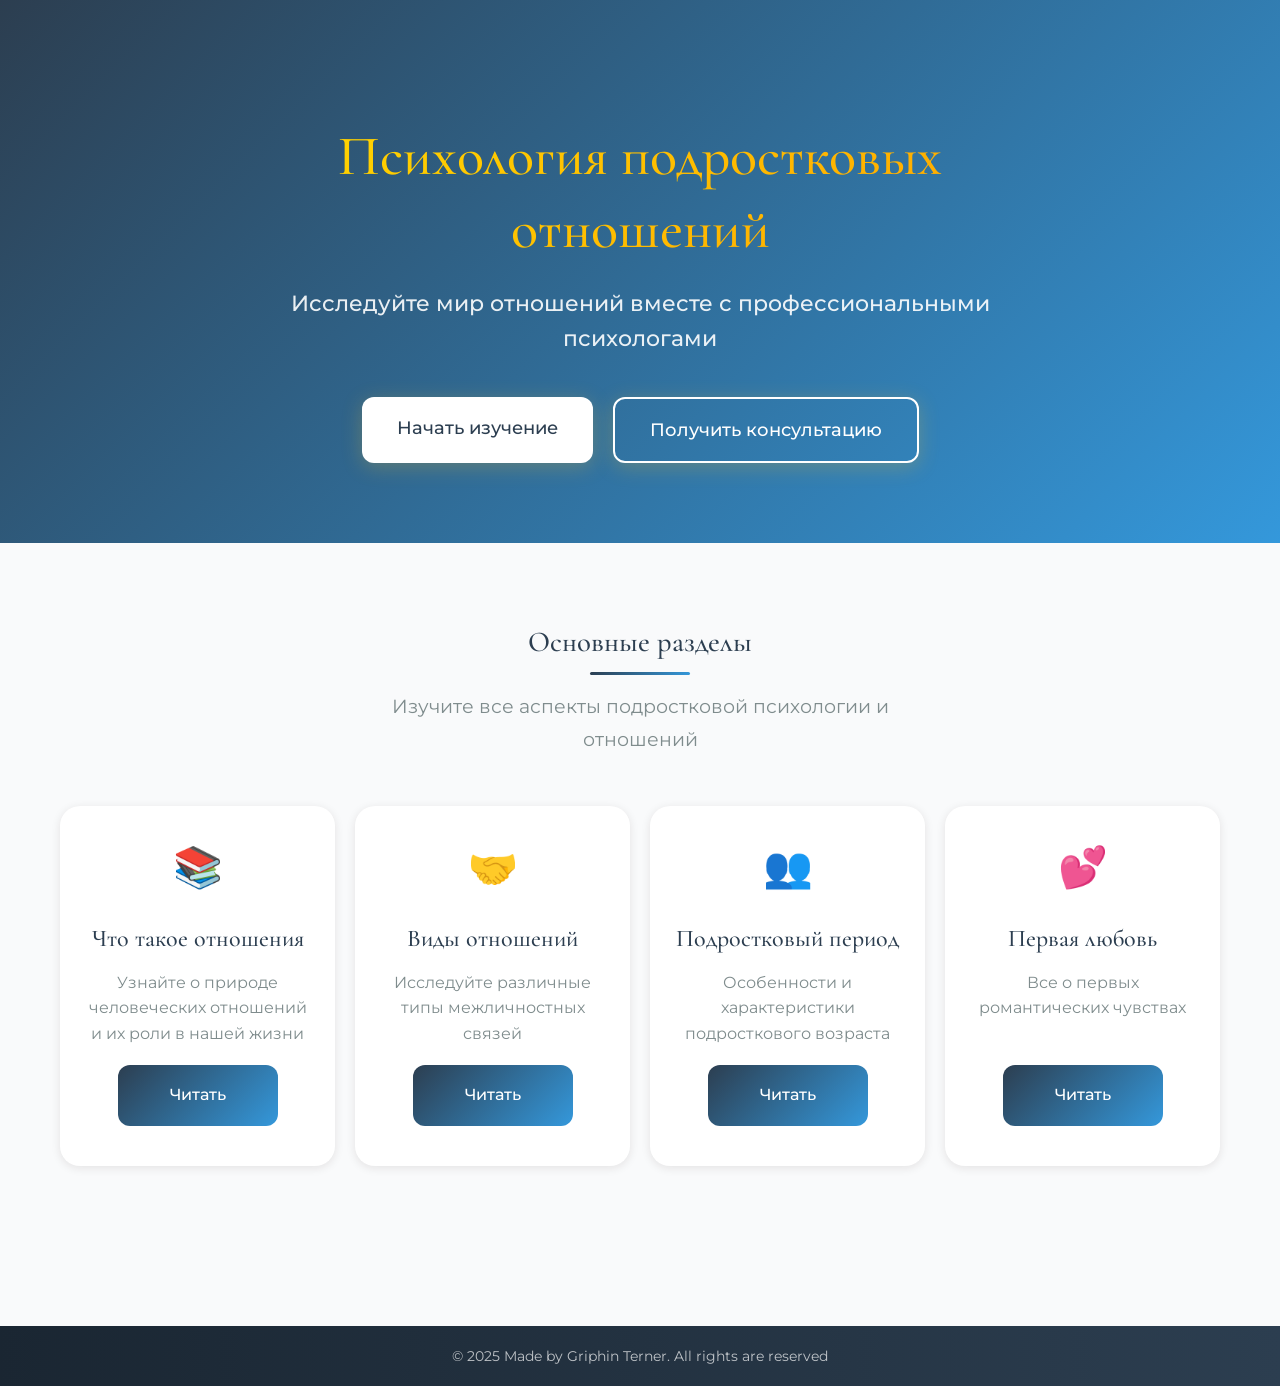
==== test site/index.html @ 03009d73 "Add files via upload" ====
<!DOCTYPE html>
<html lang="ru">
<head>
  <meta charset="UTF-8">
  <meta name="viewport" content="width=device-width, initial-scale=1.0">
  <title>Психология подростковых отношений</title>
  <link rel="stylesheet" href="css/style.css">
</head>
<body class="home">
  <main class="main-content">
    <section class="hero-section">
      <div class="hero-content">
        <h1>Психология подростковых отношений</h1>
        <p class="lead-text">Исследуйте мир отношений вместе с профессиональными психологами</p>
        <div class="hero-buttons">
          <a href="#sections" class="button primary">Начать изучение</a>
          <a href="#contact" class="button secondary">Получить консультацию</a>
        </div>
      </div>
    </section>

    <section id="sections" class="sections-grid">
      <h2 class="section-title">Основные разделы</h2>
      <p class="section-subtitle">Изучите все аспекты подростковой психологии и отношений</p>
      <div class="grid-container">
        <article class="section-card">
          <div class="card-content">
            <div class="card-icon">📚</div>
            <h3>Что такое отношения</h3>
            <p>Узнайте о природе человеческих отношений и их роли в нашей жизни</p>
          </div>
          <a href="pages/what-is.html" class="card-button">Читать</a>
        </article>

        <article class="section-card">
          <div class="card-icon">🤝</div>
          <h3>Виды отношений</h3>
          <p>Исследуйте различные типы межличностных связей</p>
          <a href="pages/types.html" class="card-button">Читать</a>
        </article>

        <article class="section-card">
          <div class="card-icon">👥</div>
          <h3>Подростковый период</h3>
          <p>Особенности и характеристики подросткового возраста</p>
          <a href="pages/teen-period.html" class="card-button">Читать</a>
        </article>

        <article class="section-card">
          <div class="card-icon">💕</div>
          <h3>Первая любовь</h3>
          <p>Все о первых романтических чувствах</p>
          <a href="pages/teen-love.html" class="card-button">Читать</a>
        </article>
      </div>
    </section>
  </main>

  <footer class="site-footer">
    <div class="footer-bottom">
      <p>&copy; 2025 Made by <a href="https://t.me/griphinterner">Griphin Terner</a>. All rights are reserved</p>
    </div>
  </footer>

  <script src="js/script.js"></script>
</body>
</html>
---- test site/css/style.css ----
/* Импорт шрифтов */
@import url('https://fonts.googleapis.com/css2?family=Cormorant+Garamond:wght@300;400;500;600&family=Montserrat:wght@300;400;500&display=swap');

/* Переменные */
:root {
    /* Основная палитра */
    --primary-color: #2C3E50;      /* Глубокий синий */
    --secondary-color: #3498DB;    /* Яркий синий */
    --accent-color: #E74C3C;       /* Красный акцент */
    --accent-light: #ECF0F1;       /* Светло-серый */
    
    /* Нейтральные цвета */
    --text-dark: #2C3E50;
    --text-light: #7F8C8D;
    --background-light: #F9FAFB;
    --background-dark: #2C3E50;
    
    /* Градиенты */
    --gradient-primary: linear-gradient(135deg, #2C3E50, #3498DB);
    --gradient-dark: linear-gradient(135deg, #2C3E50, #34495E);
    --gradient-light: linear-gradient(135deg, #ECF0F1, #F9FAFB);
    --gradient-gold: linear-gradient(135deg, #D4AF37, #B87333);
    
    /* Эффекты */
    --shadow-sm: 0 2px 10px rgba(44, 24, 16, 0.1);
    --shadow-md: 0 4px 20px rgba(44, 24, 16, 0.15);
    --shadow-lg: 0 8px 30px rgba(44, 24, 16, 0.2);
    --shadow-gold: 0 4px 20px rgba(212, 175, 55, 0.3);
    
    /* Скругления */
    --radius-sm: 8px;
    --radius-md: 12px;
    --radius-lg: 20px;
    --radius-xl: 30px;
    
    /* Анимации */
    --transition-fast: all 0.3s cubic-bezier(0.4, 0, 0.2, 1);
    --transition-medium: all 0.5s cubic-bezier(0.4, 0, 0.2, 1);
    --transition-slow: all 0.7s cubic-bezier(0.4, 0, 0.2, 1);
}

/* Базовые стили */
* {
    margin: 0;
    padding: 0;
    box-sizing: border-box;
}

body {
    font-family: 'Montserrat', sans-serif;
    line-height: 1.8;
    color: var(--text-dark);
    background: var(--background-light);
}

/* Типография */
h1, h2, h3, h4, h5, h6 {
    font-family: 'Cormorant Garamond', serif;
    font-weight: 500;
    line-height: 1.3;
    color: var(--primary-color);
}

h1 { 
    font-size: 3.5em; 
    margin-bottom: 30px;
    background: var(--gradient-primary);
    -webkit-background-clip: text;
    -webkit-text-fill-color: transparent;
}

h2 { 
    font-size: 2.5em; 
    margin-bottom: 25px;
}

h3 { 
    font-size: 2em; 
    margin-bottom: 20px;
}

p {
    margin-bottom: 20px;
    font-size: 1rem;
    color: var(--text-dark);
    line-height: 1.7;
}

/* Хедер */
header {
    background: var(--gradient-dark);
    padding: 15px 0;
    position: fixed;
    width: 100%;
    top: 0;
    left: 0;
    z-index: 1000;
    transition: var(--transition-fast);
}

/* Скрываем хедер на главной странице */
body.home header {
    display: none;
}

.top-nav {
    max-width: 1400px;
    margin: 0 auto;
    padding: 0 30px;
    display: flex;
    justify-content: space-between;
    align-items: center;
}

.logo {
    font-family: 'Cormorant Garamond', serif;
    font-size: 2em;
    color: var(--secondary-color);
    text-decoration: none;
    font-weight: 600;
    text-shadow: 0 2px 4px rgba(0, 0, 0, 0.2);
}

.top-nav ul {
    display: flex;
    gap: 40px;
    list-style: none;
}

.top-nav a {
    color: var(--background-light);
    text-decoration: none;
    font-size: 1.1em;
    transition: var(--transition-fast);
    position: relative;
    padding: 5px 0;
}

.top-nav a::after {
    content: '';
    position: absolute;
    bottom: 0;
    left: 0;
    width: 100%;
    height: 2px;
    background: var(--secondary-color);
    transform: scaleX(0);
    transform-origin: right;
    transition: transform 0.3s ease;
}

.top-nav a:hover::after {
    transform: scaleX(1);
    transform-origin: left;
}

/* Основной контент */
.page-wrapper {
    position: relative;
    z-index: 1;
    margin-top: 100px; /* Только отступ под хедер */
    padding: 0 30px;
    display: grid;
    grid-template-columns: 280px 1fr;
    gap: 50px;
    max-width: 1400px;
    margin-left: auto;
    margin-right: auto;
}

/* Боковое меню */
.sidebar {
    position: sticky;
    top: 100px;
    height: calc(100vh - 100px);
    overflow: hidden;
    padding: 20px;
    background: white;
    border-right: 1px solid rgba(0, 0, 0, 0.1);
}

.section-nav {
    max-height: calc(100vh - 140px);
    overflow-y: auto;
    overflow-x: hidden;
    scrollbar-width: thin;
    scrollbar-color: var(--primary-color) transparent;
    padding-right: 10px;
}

.section-nav ul {
    list-style: none;
    padding: 0;
    margin: 0;
}

.section-nav li {
    margin-bottom: 10px;
}

.section-nav a {
    display: block;
    padding: 12px 15px;
    color: var(--text-dark);
    text-decoration: none;
    border-radius: var(--radius-md);
    transition: var(--transition-fast);
    white-space: normal;
    line-height: 1.4;
}

.section-nav a:hover {
    background: var(--gradient-light);
    color: var(--primary-color);
    transform: none;
}

.section-nav a.active {
    background: var(--gradient-primary);
    color: white;
}

/* Карточки контента */
.content-article {
    background: white;
    border-radius: var(--radius-lg);
    padding: 40px;
    box-shadow: var(--shadow-md);
    transition: var(--transition-medium);
}

.content-article:hover {
    transform: translateY(-5px);
    box-shadow: var(--shadow-lg);
}

/* Кнопки и интерактивные элементы */
.button {
    display: inline-block;
    padding: 12px 30px;
    background: var(--gradient-primary);
    color: white;
    text-decoration: none;
    border-radius: var(--radius-md);
    transition: var(--transition-fast);
    box-shadow: var(--shadow-gold);
}

.button:hover {
    transform: translateY(-2px);
    box-shadow: var(--shadow-lg);
}

/* Мобильное меню */
.menu-toggle {
    display: none; /* По умолчанию скрыта */
}

/* Медиа запросы */
@media (max-width: 1024px) {
    .page-wrapper {
        grid-template-columns: 1fr;
    }

    .menu-toggle {
        display: block;
    }

    .sidebar {
        position: fixed;
        left: -280px;
        top: 0;
        height: 100vh;
        z-index: 999;
        background: white;
        transition: var(--transition-fast);
    }

    .sidebar.active {
        left: 0;
    }
}

@media (max-width: 768px) {
    h1 { font-size: 2.5em; }
    h2 { font-size: 2em; }
    h3 { font-size: 1.8em; }

    .content-article {
        padding: 20px;
    }

    .top-nav {
        flex-direction: column;
        gap: 20px;
    }

    .top-nav ul {
        flex-direction: column;
        gap: 15px;
        text-align: center;
    }

    .sections-grid {
        grid-template-columns: 1fr;
    }

    .category-buttons {
        justify-content: center;
    }

    .sidebar {
        width: 260px;
        min-width: 260px;
    }

    .menu-toggle {
        display: flex;
        position: fixed;
        bottom: 20px;
        left: 20px;
        z-index: 1001;
        width: 50px;
        height: 50px;
        background: var(--gradient-primary);
        border: none;
        border-radius: 50%;
        cursor: pointer;
        box-shadow: var(--shadow-lg);
        align-items: center;
        justify-content: center;
    }

    .top-nav ul {
        display: none;
    }

    .sidebar {
        position: fixed;
        left: -100%;
        top: 0;
        width: 80%;
        max-width: 300px;
        height: 100vh;
        background: white;
        z-index: 1000;
        transition: var(--transition-fast);
        box-shadow: none;
    }

    .sidebar.active {
        left: 0;
        box-shadow: var(--shadow-lg);
    }

    .page-wrapper {
        grid-template-columns: 1fr;
        padding: 0 15px;
        margin-top: 100px;
        margin-bottom: 0;
    }

    header {
        padding: 15px 0;
    }

    .logo {
        margin: 0 auto;
        font-size: 1.5em;
    }

    .top-nav {
        justify-content: center;
    }

    /* Скрытие хедера при прокрутке вниз */
    header.hidden {
        transform: translateY(-100%);
    }

    /* Стили для мобильного хедера */
    .top-nav {
        display: flex;
        justify-content: space-between;
        align-items: center;
        padding: 0 20px;
    }

    /* Кнопка выбора страницы */
    .page-select {
        background: none;
        border: none;
        color: white;
        font-size: 1.2em;
        padding: 8px 12px;
        border-radius: var(--radius-md);
        cursor: pointer;
        display: flex;
        align-items: center;
        gap: 8px;
    }

    .page-select::after {
        content: '▼';
        font-size: 0.8em;
    }

    /* Остальные стили для мобильных устройств */
    .site-footer {
        padding: 0;
        margin-top: 30px;
    }

    .footer-bottom {
        padding: 15px 20px;
    }

    .footer-bottom p {
        font-size: 0.8em;
    }

    .main-content {
        margin-bottom: 0;
    }

    /* Принудительно обнуляем все нижние отступы */
    .main-content,
    .page-wrapper,
    body,
    .content-article,
    .sections-grid,
    section {
        padding-bottom: 0 !important;
    }

    /* Убираем фиксированную высоту у контейнеров */
    .sidebar,
    .section-nav {
        height: auto;
    }
}

/* Иконки меню */
.menu-icon {
    width: 24px;
    height: 2px;
    background: white;
    position: relative;
}

.menu-icon::before,
.menu-icon::after {
    content: '';
    position: absolute;
    width: 24px;
    height: 2px;
    background: white;
    left: 0;
}

.menu-icon::before { top: -8px; }
.menu-icon::after { bottom: -8px; }

/* Улучшенные карточки */
.type-card, 
.feature-card, 
.aspect-card {
    background: white;
    border-radius: var(--radius-lg);
    padding: 25px;
    box-shadow: var(--shadow-md);
    transition: var(--transition-medium);
    position: relative;
    overflow: hidden;
    margin-bottom: 20px;
}

.type-card::before,
.feature-card::before,
.aspect-card::before {
    content: '';
    position: absolute;
    top: 0;
    left: 0;
    width: 100%;
    height: 4px;
    background: var(--gradient-primary);
}

.type-card:hover,
.feature-card:hover,
.aspect-card:hover {
    transform: translateY(-5px);
    box-shadow: var(--shadow-lg);
}

/* Сетки */
.type-grid,
.features-grid,
.aspects-grid {
    display: grid;
    grid-template-columns: repeat(auto-fit, minmax(280px, 1fr));
    gap: 30px;
    margin: 40px 0;
}

/* Таймлайн */
.development-timeline {
    position: relative;
    padding: 40px 0;
}

.timeline-item {
    position: relative;
    padding: 30px;
    background: white;
    border-radius: var(--radius-lg);
    margin-bottom: 30px;
    box-shadow: var(--shadow-md);
}

.timeline-item::before {
    content: '';
    position: absolute;
    left: -40px;
    top: 50%;
    width: 20px;
    height: 20px;
    background: var(--gradient-primary);
    border-radius: 50%;
    transform: translateY(-50%);
}

/* Улучшенные секции */
.intro-block {
    background: var(--gradient-light);
    border-radius: var(--radius-lg);
    padding: 40px;
    margin-bottom: 50px;
    position: relative;
    overflow: hidden;
}

.intro-block::after {
    content: '';
    position: absolute;
    right: -20px;
    bottom: -20px;
    width: 150px;
    height: 150px;
    background: var(--gradient-primary);
    opacity: 0.1;
    border-radius: 50%;
}

.lead-text {
    font-size: 1.2em;
    color: var(--primary-color);
    font-weight: 500;
    line-height: 1.6;
}

/* Навигация по статьям */
.navigation-links {
    display: flex;
    justify-content: space-between;
    margin-top: 50px;
    padding: 30px 0;
    border-top: 1px solid rgba(0, 0, 0, 0.1);
}

.prev-article,
.next-article {
    color: var(--primary-color);
    text-decoration: none;
    padding: 15px 25px;
    border-radius: var(--radius-md);
    transition: var(--transition-fast);
    background: white;
    box-shadow: var(--shadow-sm);
}

.prev-article:hover,
.next-article:hover {
    background: var(--gradient-primary);
    color: white;
    box-shadow: var(--shadow-gold);
}

/* Футер */
.site-footer {
    background: linear-gradient(to right, #1a2632, #2C3E50); /* Базовый градиент */
    padding: 20px 0;
    margin-top: 40px;
    position: relative;
    width: 100%;
}

.footer-bottom {
    text-align: center;
    padding: 0 20px;
}

.footer-bottom p {
    color: rgba(255, 255, 255, 0.7);
    font-size: 0.9em;
    margin: 0;
    line-height: 1.4;
}

.footer-bottom a {
    color: rgba(255, 255, 255, 0.7);
    text-decoration: none;
}

/* Медиа запросы для футера */
@media (max-width: 768px) {
    .site-footer {
        background: linear-gradient(to right, #243447, #34495E); /* Более яркий градиент для мобильных */
        padding: 0;
        margin-top: 30px;
    }

    .footer-bottom {
        padding: 25px 20px; /* Увеличиваем вертикальный паддинг */
    }

    .footer-bottom p {
        font-size: 0.8em;
    }
}

/* Убираем лишние стили футера */
.footer-content,
.footer-section {
    display: none;
}

/* Предупреждения и заметки */
.warning {
    border-left: 4px solid var(--accent-color);
    padding: 20px;
    background: rgba(128, 0, 32, 0.05);
    border-radius: 0 var(--radius-md) var(--radius-md) 0;
    margin: 20px 0;
}

/* Улучшаем заголовки без изображений */
.article-header {
    padding: 40px;
    background: var(--gradient-light);
    border-radius: var(--radius-lg);
    margin-bottom: 40px;
    position: relative;
    overflow: hidden;
}

.article-header::after {
    content: '';
    position: absolute;
    right: -20px;
    bottom: -20px;
    width: 200px;
    height: 200px;
    background: var(--gradient-primary);
    opacity: 0.1;
    border-radius: 50%;
}

.article-header h1 {
    margin-bottom: 0;
}

/* Увеличиваем отступы для контента */
.article-content {
    padding: 0 40px;
}

/* Базовые анимации */
@keyframes fadeIn {
    from {
        opacity: 0;
        transform: translateY(10px);
    }
    to {
        opacity: 1;
        transform: translateY(0);
    }
}

/* Стили для анимаций */
.fade-in {
    opacity: 0;
    animation: fadeIn 0.8s ease-out forwards;
}

/* Задержки для разных элементов */
.hero-content h1 {
    animation-delay: 0.1s;
}

.hero-content .lead-text {
    animation-delay: 0.3s;
}

.hero-buttons .button:nth-child(1) {
    animation-delay: 0.5s;
}

.hero-buttons .button:nth-child(2) {
    animation-delay: 0.7s;
}

.section-card {
    animation-delay: 0.2s;
}

/* Мобильные устройства */
@media (max-width: 768px) {
    .fade-in {
        animation-duration: 0.5s; /* Ускоряем анимации */
    }

    /* Уменьшаем задержки */
    .hero-content h1 {
        animation-delay: 0.1s;
    }

    .hero-content .lead-text {
        animation-delay: 0.2s;
    }

    .hero-buttons .button:nth-child(1) {
        animation-delay: 0.3s;
    }

    .hero-buttons .button:nth-child(2) {
        animation-delay: 0.4s;
    }

    .section-card {
        animation-delay: 0.1s;
    }
}

/* Добавляем стили для разделов на главной странице */
.sections-grid {
    padding: 80px 0;
    background: var(--background-light);
    text-align: center;
}

.section-title {
    font-size: 3.2em;
    margin-bottom: 20px;
    color: var(--primary-color);
    position: relative;
    display: inline-block;
    padding-bottom: 15px;
}

.section-subtitle {
    font-size: 1.2em;
    color: var(--text-light);
    margin-bottom: 50px;
    max-width: 600px;
    margin-left: auto;
    margin-right: auto;
}

.section-title::after {
    content: '';
    position: absolute;
    bottom: 0;
    left: 50%;
    transform: translateX(-50%);
    width: 100px;
    height: 3px;
    background: var(--gradient-primary);
    border-radius: 2px;
}

.grid-container {
    display: grid;
    grid-template-columns: repeat(2, 1fr);
    gap: 80px;
    max-width: 1200px;
    margin: 60px auto;
    padding: 0 40px;
}

/* Карточки */
.section-card {
    background: white;
    border-radius: 24px;
    padding: 40px;
    box-shadow: 0 2px 20px rgba(0, 0, 0, 0.05);
    display: flex;
    flex-direction: column;
    align-items: center;
    text-align: center;
    transition: all 0.3s ease;
    min-height: 360px;
    position: relative;
    padding-bottom: 100px;
}

.section-card:hover {
    transform: translateY(-5px);
    box-shadow: 0 10px 30px rgba(0, 0, 0, 0.1);
}

.card-icon {
    font-size: 48px;
    margin-bottom: 24px;
}

.section-card h3 {
    font-size: 24px;
    margin-bottom: 16px;
    color: var(--primary-color);
}

.section-card p {
    color: var(--text-light);
    line-height: 1.6;
    margin-bottom: 30px;
}

/* Кнопка */
.card-button {
    position: absolute;
    bottom: 40px;
    left: 50%;
    transform: translateX(-50%);
    padding: 16px 40px;
    background: var(--gradient-primary);
    color: white;
    text-decoration: none;
    border-radius: 12px;
    font-weight: 500;
    transition: all 0.2s ease;
    min-width: 160px;
}

.card-button:hover {
    transform: translateX(-50%) scale(1.05); /* Легкое увеличение на 5% */
    filter: brightness(1.1); /* Чуть ярче */
}

/* Мобильная версия */
@media (max-width: 768px) {
    .grid-container {
        grid-template-columns: 1fr;
        gap: 40px;
        padding: 0 20px;
        margin: 40px auto;
    }

    .section-card {
        padding: 30px;
        padding-bottom: 90px;
        min-height: 320px;
    }
}

/* Кнопки категорий */
.category-buttons {
    display: flex;
    flex-wrap: wrap;
    gap: 15px;
    margin: 30px 0;
}

.category-button {
    padding: 10px 20px;
    background: var(--accent-light);
    color: var(--text-dark);
    border: none;
    border-radius: var(--radius-md);
    cursor: pointer;
    transition: var(--transition-fast);
}

.category-button:hover,
.category-button.active {
    background: var(--gradient-primary);
    color: white;
    box-shadow: var(--shadow-sm);
}

/* Стили для главной страницы */
.main-page {
    max-width: 1400px;
    margin: 100px auto 0;
    padding: 0 30px;
}

/* Главный заголовок */
.main-header {
    text-align: center;
    margin-bottom: 60px;
    padding: 60px 20px;
    background: var(--gradient-light);
    border-radius: var(--radius-lg);
    position: relative;
    overflow: hidden;
}

.main-header::after {
    content: '';
    position: absolute;
    right: -100px;
    bottom: -100px;
    width: 300px;
    height: 300px;
    background: var(--gradient-primary);
    opacity: 0.1;
    border-radius: 50%;
}

.main-header h1 {
    font-size: 4em;
    margin-bottom: 20px;
}

.main-header p {
    font-size: 1.4em;
    color: var(--text-light);
    max-width: 800px;
    margin: 0 auto;
}

/* Секции на главной */
.main-sections {
    display: grid;
    grid-template-columns: repeat(3, 1fr);
    gap: 30px;
    margin: 60px 0;
}

.main-section-card {
    background: white;
    border-radius: var(--radius-lg);
    padding: 40px;
    box-shadow: var(--shadow-md);
    transition: var(--transition-medium);
    display: flex;
    flex-direction: column;
    position: relative;
    overflow: hidden;
}

.main-section-card::before {
    content: '';
    position: absolute;
    top: 0;
    left: 0;
    width: 100%;
    height: 4px;
    background: var(--gradient-primary);
}

.main-section-card:hover {
    transform: translateY(-10px);
    box-shadow: var(--shadow-lg);
}

.section-icon {
    width: 70px;
    height: 70px;
    background: var(--gradient-light);
    border-radius: 50%;
    display: flex;
    align-items: center;
    justify-content: center;
    font-size: 30px;
    margin-bottom: 25px;
}

.section-title {
    font-size: 1.8em;
    margin-bottom: 15px;
    color: var(--primary-color);
}

.section-description {
    font-size: 1.1em;
    color: var(--text-light);
    margin-bottom: 25px;
    flex-grow: 1;
}

.section-link {
    display: inline-block;
    padding: 12px 25px;
    background: var(--gradient-primary);
    color: white;
    text-decoration: none;
    border-radius: var(--radius-md);
    transition: var(--transition-fast);
    text-align: center;
    font-weight: 500;
}

.section-link:hover {
    transform: translateY(-3px);
    box-shadow: var(--shadow-gold);
}

/* Категории */
.categories {
    margin: 60px 0;
}

.categories-title {
    text-align: center;
    margin-bottom: 40px;
}

.category-buttons {
    display: flex;
    justify-content: center;
    flex-wrap: wrap;
    gap: 20px;
}

.category-button {
    padding: 15px 30px;
    font-size: 1.1em;
    font-weight: 500;
}

/* Медиа запросы для главной */
@media (max-width: 1200px) {
    .main-sections {
        grid-template-columns: repeat(2, 1fr);
    }
}

@media (max-width: 768px) {
    .main-sections {
        grid-template-columns: 1fr;
    }

    .main-header h1 {
        font-size: 3em;
    }

    .main-header p {
        font-size: 1.2em;
    }
}

@media (max-width: 480px) {
    .main-header {
        padding: 40px 20px;
    }

    .main-section-card {
        padding: 30px;
    }

    .section-icon {
        width: 50px;
        height: 50px;
        font-size: 24px;
    }
}

/* Стили для главной страницы */
.hero-section {
    background: var(--gradient-primary);
    padding: 120px 0 80px;
    text-align: center;
    color: white;
    position: relative;
    overflow: hidden;
}

.hero-content {
    position: relative;
    z-index: 2;
    max-width: 800px;
    margin: 0 auto;
    padding: 0 20px;
}

.hero-content h1 {
    font-size: 3.5em;
    margin-bottom: 20px;
    background: linear-gradient(135deg, #FFD700, #FFA500); /* Золотой градиент */
    -webkit-background-clip: text;
    -webkit-text-fill-color: transparent;
    text-shadow: none;
}

.hero-content .lead-text {
    font-size: 1.4em;
    margin-bottom: 40px;
    color: rgba(255, 255, 255, 0.9);
}

.hero-buttons {
    display: flex;
    gap: 20px;
    margin-top: 30px;
    justify-content: center; /* Центрируем кнопки */
}

.button {
    padding: 15px 35px;
    border-radius: var(--radius-md);
    font-size: 1.1em;
    font-weight: 500;
    text-decoration: none;
    transition: var(--transition-fast);
}

.button.primary {
    background: white;
    color: var(--primary-color);
}

.button.secondary {
    background: transparent;
    border: 2px solid white;
    color: white;
}

.button:hover {
    transform: translateY(-3px);
    box-shadow: var(--shadow-lg);
}

.sections-grid {
    padding: 80px 0;
    background: var(--background-light);
}

.grid-container {
    display: flex;
    flex-direction: row;
    justify-content: space-between;
    max-width: 1200px;
    margin: 40px auto;
    padding: 0 20px;
    gap: 20px;
}

.section-card {
    flex: 1;
    background: white;
    padding: 25px;
    border-radius: var(--radius-lg);
    text-align: center;
    box-shadow: var(--shadow-sm);
    min-width: 200px;
}

.section-card:hover {
    transform: none;
    box-shadow: var(--shadow-sm);
}

.card-icon {
    font-size: 2.5em;
    margin-bottom: 20px;
}

.card-button {
    position: absolute;
    bottom: 40px;
    left: 50%;
    transform: translateX(-50%);
    padding: 16px 40px;
    background: var(--gradient-primary);
    color: white;
    text-decoration: none;
    border-radius: 12px;
    font-weight: 500;
    transition: all 0.2s ease;
    min-width: 160px;
}

.card-button:hover {
    transform: translateX(-50%) scale(1.05); /* Легкое увеличение на 5% */
    filter: brightness(1.1); /* Чуть ярче */
}

@media (max-width: 768px) {
    /* Оптимизация главного экрана для мобильных */
    .hero-section {
        padding: 60px 0 80px;
        background: var(--gradient-primary);
    }

    .hero-content h1 {
        font-size: 2.8em;
        line-height: 1.2;
        margin-bottom: 25px;
        background: linear-gradient(135deg, #FFD700, #FFA500);
        -webkit-background-clip: text;
        -webkit-text-fill-color: transparent;
    }
    
    .hero-content .lead-text {
        font-size: 1.2em;
        line-height: 1.5;
        margin-bottom: 35px;
        padding: 0 15px;
    }

    .hero-buttons {
        display: grid;
        grid-template-columns: 1fr 1fr; /* Две кнопки в ряд */
        gap: 15px;
        margin-bottom: 40px;
        padding: 0 15px;
    }

    .hero-buttons .button {
        width: 100%;
        text-align: center;
        padding: 12px 15px; /* Немного уменьшаем паддинги для лучшего размещения текста */
        font-size: 1em; /* Уменьшаем размер шрифта */
    }

    .grid-container {
        flex-direction: column;
        gap: 20px;
        margin-bottom: 30px;
    }

    .section-card {
        width: 100%;
    }
}

.section-nav {
    max-height: 80vh;
    overflow-y: auto;
    scrollbar-width: thin;
    scrollbar-color: var(--primary-color) transparent;
}

/* Стили для скроллбара в WebKit браузерах */
.section-nav::-webkit-scrollbar {
    width: 6px;
}

.section-nav::-webkit-scrollbar-track {
    background: transparent;
}

.section-nav::-webkit-scrollbar-thumb {
    background-color: var(--primary-color);
    border-radius: 3px;
}

/* Плавная прокрутка */
.section-nav {
    scroll-behavior: smooth;
}

/* Мобильная навигация */
.mobile-nav {
    display: none;
}

/* Медиа-запросы для мобильного меню */
@media screen and (max-width: 768px), (max-height: 600px) {
    .mobile-nav {
        display: block;
        position: fixed;
        bottom: 0;
        left: 0;
        right: 0;
        background: white;
        box-shadow: 0 -2px 10px rgba(0,0,0,0.1);
        z-index: 1000;
    }

    .mobile-nav-container {
        display: flex;
        justify-content: space-around;
        padding: 10px;
    }

    .mobile-nav-item {
        display: flex;
        flex-direction: column;
        align-items: center;
        text-decoration: none;
        color: var(--text-dark);
        font-size: 0.8em;
        padding: 5px;
    }

    .mobile-nav-icon {
        font-size: 1.5em;
        margin-bottom: 5px;
    }

    .mobile-nav-item.active {
        color: var(--primary-color);
    }

    /* Отступ для контента */
    body {
        padding-bottom: 80px;
    }

    /* Скрываем стандартное меню */
    .menu-toggle,
    .sidebar {
        display: none !important;
    }
}

/* Явно скрываем мобильное меню на больших экранах */
@media screen and (min-width: 769px) and (min-height: 601px) {
    .mobile-nav {
        display: none !important;
    }
}

/* Фикс для iOS */
@supports (-webkit-touch-callout: none) {
    .mobile-nav {
        padding-bottom: env(safe-area-inset-bottom);
    }
}

/* Добавим общий стиль для мобильных устройств */
@media (max-width: 768px) {
    html, 
    body {
        height: auto;
        min-height: 100%;
        padding-bottom: 0 !important;
        margin-bottom: 0 !important;
    }

    /* Убираем все паддинги для главной страницы на мобильных */
    body.home {
        padding-bottom: 0 !important;
    }

    /* Оптимизация главного экрана для мобильных */
    .hero-section {
        padding: 60px 0 80px;
        background: var(--gradient-primary);
    }
}

/* Стили для кнопок на главной странице */
.hero-buttons {
    display: flex;
    gap: 20px;
    margin-top: 30px;
    justify-content: center; /* Центрируем кнопки */
}

@media (max-width: 768px) {
    /* Адаптация только для вертикального режима на мобильных */
    @media (orientation: portrait) {
        .hero-buttons {
            display: grid;
            grid-template-columns: 1fr 1fr;
            gap: 15px;
            margin-bottom: 40px;
            padding: 0 15px;
        }
    }

    .hero-buttons .button {
        width: 100%;
        text-align: center;
        padding: 12px 15px;
        font-size: 1em;
    }

    /* Отступы для секций на главной */
    .sections-grid {
        padding: 40px 0 30px;
    }

    .grid-container {
        margin-bottom: 30px;
    }
}

/* Убираем кнопку закрытия меню */
.menu-close {
    display: none; /* Скрываем кнопку */
}

/* Или можно полностью удалить этот блок стилей, если он есть:
.menu-close {
    position: absolute;
    top: 20px;
    right: 20px;
    width: 30px;
    height: 30px;
    background: none;
    border: none;
    cursor: pointer;
    ...
}
*/
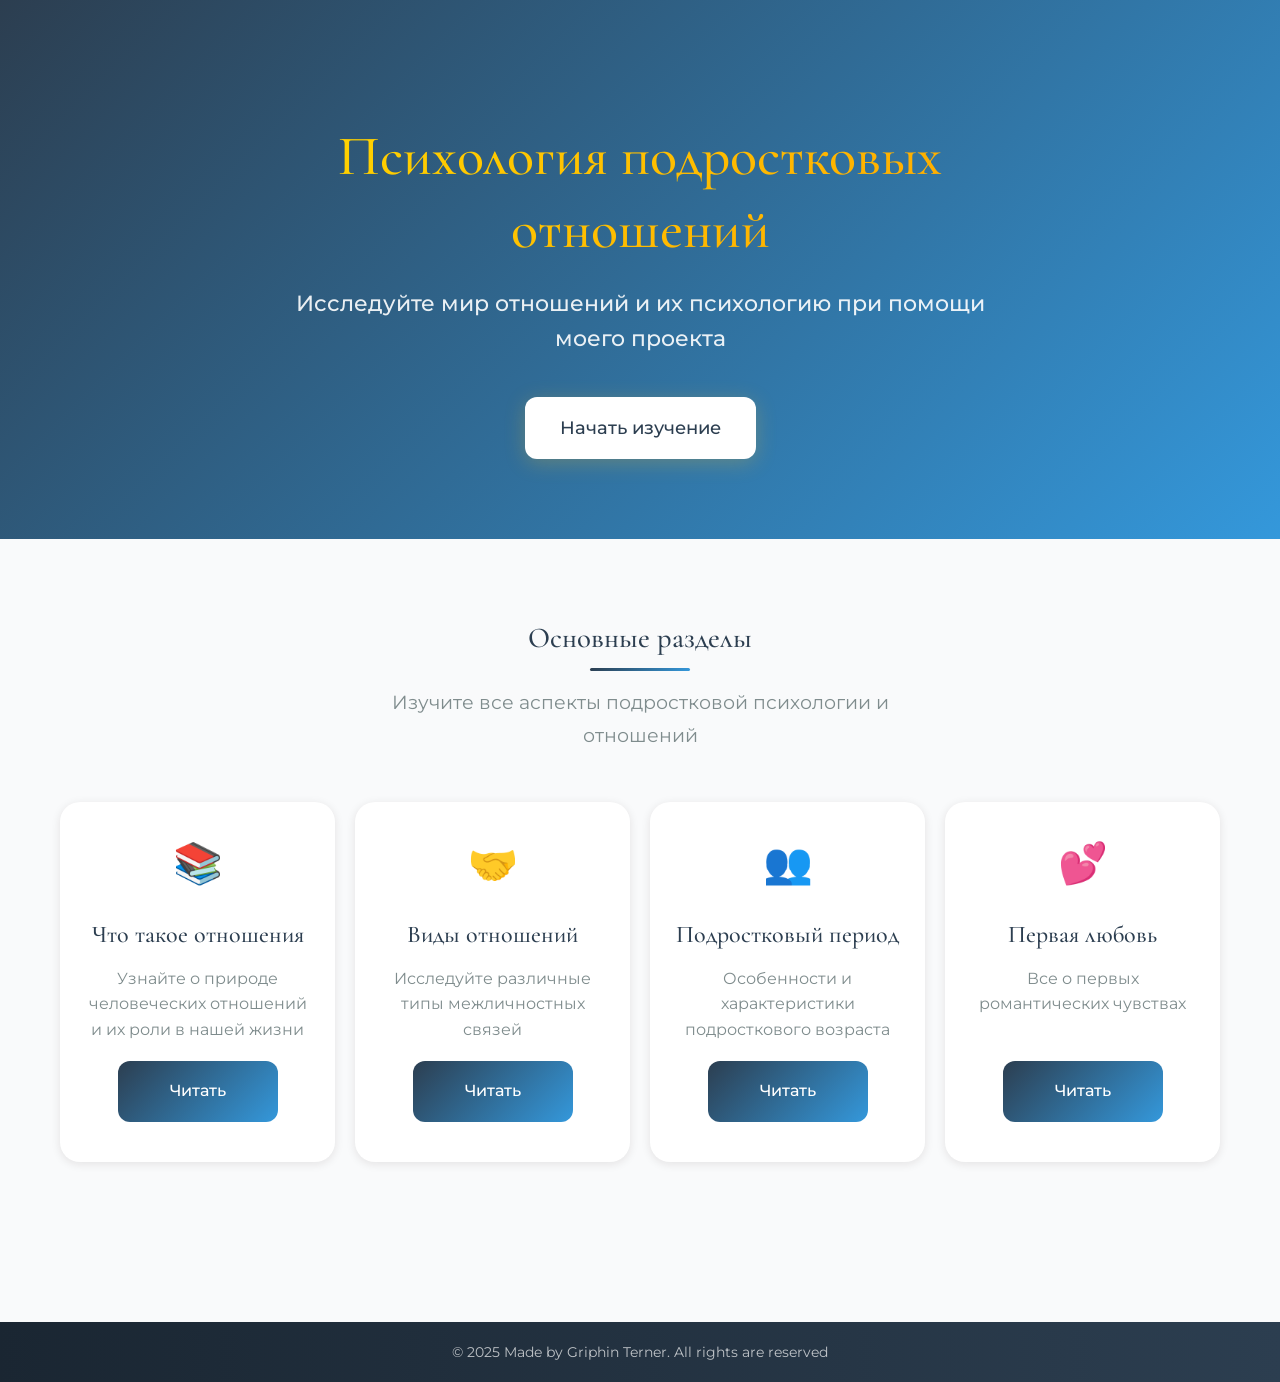
==== commit bba6aa92: "Add files via upload" ====
--- a/test site/index.html
+++ b/test site/index.html
@@ -11,10 +11,9 @@
     <section class="hero-section">
       <div class="hero-content">
         <h1>Психология подростковых отношений</h1>
-        <p class="lead-text">Исследуйте мир отношений вместе с профессиональными психологами</p>
+        <p class="lead-text">Исследуйте мир отношений и их психологию при помощи моего проекта</p>
         <div class="hero-buttons">
-          <a href="#sections" class="button primary">Начать изучение</a>
-          <a href="#contact" class="button secondary">Получить консультацию</a>
+          <a href="#sections" class="button primary scroll-btn">Начать изучение</a>
         </div>
       </div>
     </section>
@@ -63,5 +62,13 @@
   </footer>
 
   <script src="js/script.js"></script>
+  <script>
+    document.querySelector('.scroll-btn').addEventListener('click', function(e) {
+      e.preventDefault();
+      document.querySelector('#sections').scrollIntoView({ 
+        behavior: 'smooth' 
+      });
+    });
+  </script>
 </body>
 </html>
--- a/test site/css/style.css
+++ b/test site/css/style.css
@@ -89,7 +89,7 @@
 /* Хедер */
 header {
     background: var(--gradient-dark);
-    padding: 15px 0;
+    padding: 12px 0;
     position: fixed;
     width: 100%;
     top: 0;
@@ -104,21 +104,32 @@
 }
 
 .top-nav {
-    max-width: 1400px;
-    margin: 0 auto;
-    padding: 0 30px;
+    padding: 8px 20px;
     display: flex;
-    justify-content: space-between;
-    align-items: center;
-}
-
-.logo {
+    justify-content: center;
+    position: relative;
+}
+
+.logo-wrapper {
+    flex: 1;
+    text-align: center;
+}
+
+/* Стили для логотипа на всех страницах */
+.top-nav .logo-wrapper .logo {
     font-family: 'Cormorant Garamond', serif;
-    font-size: 2em;
-    color: var(--secondary-color);
+    font-size: 28px;
+    font-weight: 600;
+    color: white;
     text-decoration: none;
-    font-weight: 600;
     text-shadow: 0 2px 4px rgba(0, 0, 0, 0.2);
+}
+
+.burger-menu {
+    position: absolute;
+    right: 20px;
+    top: 50%;
+    transform: translateY(-50%);
 }
 
 .top-nav ul {
@@ -291,14 +302,67 @@
     }
 
     .top-nav {
-        flex-direction: column;
-        gap: 20px;
-    }
-
-    .top-nav ul {
-        flex-direction: column;
-        gap: 15px;
+        padding: 10px 20px;
+        display: flex;
+        justify-content: center;
+        position: relative;
+    }
+
+    .logo-wrapper {
+        flex: 1;
         text-align: center;
+    }
+
+    .logo {
+        font-size: 24px;
+    }
+
+    .burger-menu {
+        position: absolute;
+        right: 20px;
+        top: 50%;
+        transform: translateY(-50%);
+    }
+
+    .sidebar {
+        display: block !important;
+        position: fixed;
+        top: 70px; /* Отступ под хедер */
+        left: -100%;
+        width: 80%;
+        max-width: 300px;
+        height: calc(100vh - 70px); /* Высота с учетом хедера */
+        background: white;
+        z-index: 1000;
+        padding: 30px;
+        transition: all 0.3s ease;
+        box-shadow: 2px 0 5px rgba(0,0,0,0.1);
+        overflow-y: auto; /* Добавляем скролл для меню */
+        -webkit-overflow-scrolling: touch; /* Плавный скролл на iOS */
+    }
+
+    .sidebar.active {
+        left: 0;
+    }
+
+    /* Убираем блокировку скролла страницы */
+    body.menu-open {
+        overflow: auto !important;
+        position: relative !important;
+    }
+
+    /* Стили для скроллбара в меню (опционально) */
+    .sidebar::-webkit-scrollbar {
+        width: 4px;
+    }
+
+    .sidebar::-webkit-scrollbar-track {
+        background: #f1f1f1;
+    }
+
+    .sidebar::-webkit-scrollbar-thumb {
+        background: #888;
+        border-radius: 2px;
     }
 
     .sections-grid {
@@ -309,48 +373,47 @@
         justify-content: center;
     }
 
-    .sidebar {
-        width: 260px;
-        min-width: 260px;
-    }
-
-    .menu-toggle {
-        display: flex;
-        position: fixed;
-        bottom: 20px;
-        left: 20px;
-        z-index: 1001;
-        width: 50px;
-        height: 50px;
-        background: var(--gradient-primary);
-        border: none;
-        border-radius: 50%;
-        cursor: pointer;
-        box-shadow: var(--shadow-lg);
-        align-items: center;
-        justify-content: center;
-    }
-
     .top-nav ul {
         display: none;
     }
 
-    .sidebar {
-        position: fixed;
-        left: -100%;
-        top: 0;
-        width: 80%;
-        max-width: 300px;
-        height: 100vh;
-        background: white;
-        z-index: 1000;
-        transition: var(--transition-fast);
-        box-shadow: none;
-    }
-
-    .sidebar.active {
-        left: 0;
-        box-shadow: var(--shadow-lg);
+    .sections-grid {
+        padding: 40px 0 30px;
+    }
+
+    .grid-container {
+        margin-bottom: 30px;
+    }
+
+    .section-card {
+        width: 100%;
+    }
+
+    .section-nav {
+        padding: 20px 0;
+    }
+
+    .section-nav ul {
+        list-style: none;
+        padding: 0;
+        margin: 0;
+    }
+
+    .section-nav li {
+        margin-bottom: 15px;
+    }
+
+    .section-nav a {
+        color: var(--text-dark);
+        text-decoration: none;
+        font-size: 18px;
+        display: block;
+        padding: 10px 0;
+    }
+
+    .section-nav a.active {
+        color: var(--primary-color);
+        font-weight: 500;
     }
 
     .page-wrapper {
@@ -437,6 +500,162 @@
     .sidebar,
     .section-nav {
         height: auto;
+    }
+
+    /* Бургер */
+    .burger-menu {
+        display: block;
+        position: absolute;
+        right: 20px;
+        top: 50%;
+        transform: translateY(-50%);
+        width: 30px;
+        height: 20px;
+        cursor: pointer;
+        z-index: 9999;
+    }
+
+    .burger-menu span {
+        display: block;
+        position: absolute;
+        width: 100%;
+        height: 2px;
+        background-color: white;
+        transition: all 0.3s ease;
+        left: 0;
+    }
+
+    .burger-menu span:nth-child(1) { top: 0; }
+    .burger-menu span:nth-child(2) { top: 9px; }
+    .burger-menu span:nth-child(3) { top: 18px; }
+
+    .burger-menu.active span:nth-child(1) {
+        transform: rotate(45deg);
+        top: 9px;
+    }
+
+    .burger-menu.active span:nth-child(2) {
+        opacity: 0;
+    }
+
+    .burger-menu.active span:nth-child(3) {
+        transform: rotate(-45deg);
+        top: 9px;
+    }
+
+    /* Мобильное меню */
+    .sidebar {
+        display: block !important;
+        position: fixed;
+        top: 90px;
+        left: -100%;
+        width: 80%;
+        max-width: 300px;
+        height: calc(100vh - 90px);
+        background: white;
+        z-index: 9998;
+        padding: 30px;
+        transition: all 0.3s ease;
+        box-shadow: 2px 0 5px rgba(0,0,0,0.1);
+        overflow-y: auto;
+    }
+
+    .sidebar.active {
+        left: 0;
+    }
+
+    /* Затемнение фона при открытом меню */
+    body::after {
+        content: '';
+        position: fixed;
+        top: 0;
+        left: 0;
+        width: 100%;
+        height: 100%;
+        background: rgba(0,0,0,0.5);
+        opacity: 0;
+        visibility: hidden;
+        transition: all 0.3s ease;
+        z-index: 9997;
+    }
+
+    body.menu-open::after {
+        opacity: 1;
+        visibility: visible;
+    }
+
+    /* Скрываем десктопное меню */
+    .top-nav ul {
+        display: none;
+    }
+
+    /* Стили для страницы differences.html */
+    .comparison-grid {
+        display: flex;
+        flex-direction: column;
+        gap: 20px;
+        width: 100%;
+    }
+
+    .comparison-card {
+        width: 100%;
+        margin: 0;
+    }
+
+    .aspects-grid {
+        display: flex;
+        flex-direction: column;
+        gap: 20px;
+    }
+
+    .aspect-card {
+        width: 100%;
+        margin: 0;
+    }
+
+    .aspect-comparison {
+        flex-direction: column;
+        gap: 15px;
+    }
+
+    .immature-aspect,
+    .mature-aspect {
+        width: 100%;
+        padding: 15px;
+    }
+
+    .development-timeline {
+        flex-direction: column;
+        padding: 20px 0;
+    }
+
+    .timeline-item {
+        width: 100%;
+        margin: 10px 0;
+    }
+
+    /* Общие стили для контента */
+    .content-article {
+        padding: 15px;
+        overflow-x: hidden;
+    }
+
+    .article-content {
+        width: 100%;
+        overflow-x: hidden;
+    }
+
+    /* Исправление масштабирования изображений */
+    .article-image {
+        width: 100%;
+        height: auto;
+        max-width: 100%;
+        object-fit: cover;
+    }
+
+    /* Медиа-запрос для мобильных */
+    .top-nav .logo-wrapper .logo {
+        font-size: 24px;
     }
 }
 
@@ -1103,9 +1322,13 @@
 
 .hero-buttons {
     display: flex;
-    gap: 20px;
+    justify-content: center;
     margin-top: 30px;
-    justify-content: center; /* Центрируем кнопки */
+}
+
+.hero-buttons .button {
+    min-width: 200px;
+    text-align: center;
 }
 
 .button {
@@ -1212,18 +1435,18 @@
     }
 
     .hero-buttons {
-        display: grid;
-        grid-template-columns: 1fr 1fr; /* Две кнопки в ряд */
-        gap: 15px;
+        display: flex;
+        justify-content: center;
         margin-bottom: 40px;
         padding: 0 15px;
     }
 
     .hero-buttons .button {
-        width: 100%;
+        width: auto;
+        min-width: 200px;
         text-align: center;
-        padding: 12px 15px; /* Немного уменьшаем паддинги для лучшего размещения текста */
-        font-size: 1em; /* Уменьшаем размер шрифта */
+        padding: 12px 15px;
+        font-size: 1em;
     }
 
     .grid-container {
@@ -1357,25 +1580,24 @@
 /* Стили для кнопок на главной странице */
 .hero-buttons {
     display: flex;
-    gap: 20px;
+    justify-content: center;
     margin-top: 30px;
-    justify-content: center; /* Центрируем кнопки */
 }
 
 @media (max-width: 768px) {
     /* Адаптация только для вертикального режима на мобильных */
     @media (orientation: portrait) {
         .hero-buttons {
-            display: grid;
-            grid-template-columns: 1fr 1fr;
-            gap: 15px;
+            display: flex;
+            justify-content: center;
             margin-bottom: 40px;
             padding: 0 15px;
         }
     }
 
     .hero-buttons .button {
-        width: 100%;
+        width: auto;
+        min-width: 200px;
         text-align: center;
         padding: 12px 15px;
         font-size: 1em;
@@ -1408,4 +1630,167 @@
     cursor: pointer;
     ...
 }
-*/ +*/
+
+/* Мобильное меню */
+@media (max-width: 768px) {
+    .top-nav {
+        position: relative;
+        padding: 15px 20px;
+    }
+
+    .mobilem {
+        position: absolute;
+        right: 20px;
+        top: 50%;
+        transform: translateY(-50%);
+        width: 30px;
+        height: 40px;
+        cursor: pointer;
+        z-index: 1001;
+    }
+
+    .mobilem ._line {
+        position: absolute;
+        width: 100%;
+        height: 2px;
+        background: white;
+        transition: .3s;
+    }
+
+    .mobilem ._line.__1 { top: 30%; }
+    .mobilem ._line.__2 { top: 50%; }
+    .mobilem ._line.__3 { top: 70%; }
+
+    .mobilem.open ._line.__1 {
+        top: 50%;
+        transform: rotate(45deg);
+    }
+
+    .mobilem.open ._line.__2 {
+        opacity: 0;
+    }
+
+    .mobilem.open ._line.__3 {
+        top: 50%;
+        transform: rotate(-45deg);
+    }
+
+    /* Мобильное меню */
+    .sidebar {
+        display: block !important;
+        position: fixed;
+        top: 90px;
+        left: -100%;
+        width: 80%;
+        max-width: 300px;
+        height: calc(100vh - 90px);
+        background: white;
+        z-index: 9998;
+        padding: 30px;
+        transition: all 0.3s ease;
+        box-shadow: 2px 0 5px rgba(0,0,0,0.1);
+        overflow-y: auto;
+    }
+
+    .sidebar.active {
+        left: 0;
+    }
+
+    /* Затемнение фона при открытом меню */
+    body::after {
+        content: '';
+        position: fixed;
+        top: 0;
+        left: 0;
+        width: 100%;
+        height: 100%;
+        background: rgba(0,0,0,0.5);
+        opacity: 0;
+        visibility: hidden;
+        transition: all 0.3s ease;
+        z-index: 9997;
+    }
+
+    body.menu-open::after {
+        opacity: 1;
+        visibility: visible;
+    }
+
+    /* Скрываем десктопное меню */
+    .top-nav ul {
+        display: none;
+    }
+
+    /* Стили для пунктов меню */
+    .sidebar .section-nav ul li {
+        margin-bottom: 15px;
+    }
+
+    .sidebar .section-nav ul li a {
+        padding: 10px 0;
+        display: block;
+    }
+}
+
+/* Добавим стили для карточек */
+.type-card {
+    background: white;
+    border-radius: var(--radius-md);
+    padding: 20px;
+    box-shadow: var(--shadow-sm);
+    cursor: pointer;
+    transition: var(--transition-fast);
+    position: relative;
+    overflow: hidden;
+}
+
+.type-card:hover {
+    transform: translateY(-5px);
+    box-shadow: var(--shadow-md);
+}
+
+/* Стили для изображений в карточках */
+.type-card img {
+    width: 100%;
+    height: 200px;
+    object-fit: cover;
+    border-radius: var(--radius-sm);
+    display: none;
+    margin-bottom: 15px;
+}
+
+/* Показываем изображение только в развернутой карточке */
+.type-card.expanded img {
+    display: block;
+}
+
+/* Стили для описаний */
+.type-card .full-description {
+    display: none;
+    margin-top: 15px;
+}
+
+.type-card.expanded .short-description {
+    display: none;
+}
+
+.type-card.expanded .full-description {
+    display: block;
+}
+
+/* Сетка карточек */
+.type-grid {
+    display: grid;
+    grid-template-columns: repeat(auto-fit, minmax(280px, 1fr));
+    gap: 20px;
+    margin: 30px 0;
+}
+
+/* Подсказка для интерактивных элементов */
+.relationship-type > p {
+    font-size: 1.1em;
+    color: var(--text-dark);
+    margin-top: 10px;
+    margin-bottom: 25px;
+} 
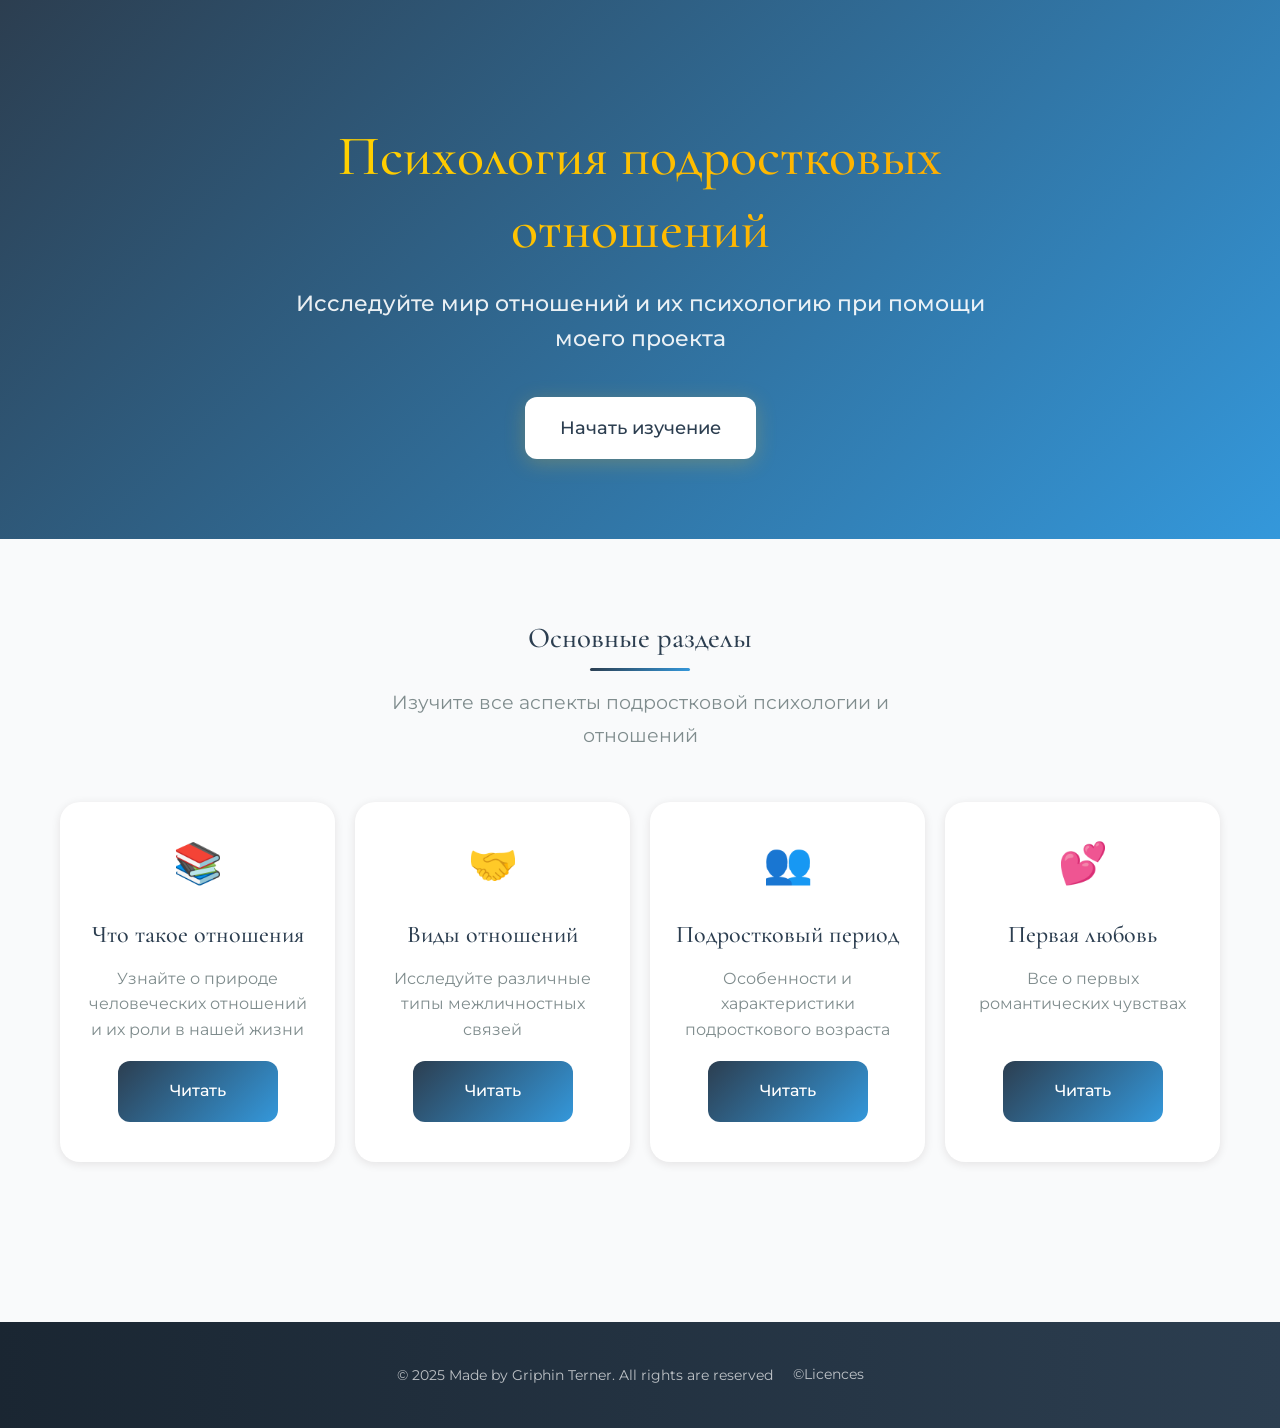
==== commit 06122503: "Add files via upload" ====
--- a/test site/index.html
+++ b/test site/index.html
@@ -7,6 +7,19 @@
   <link rel="stylesheet" href="css/style.css">
 </head>
 <body class="home">
+  <header>
+    <nav class="top-nav">
+      <div class="logo-wrapper">
+        <a href="index.html" class="logo">Психология отношений</a>
+      </div>
+      <div class="burger-menu">
+        <span></span>
+        <span></span>
+        <span></span>
+      </div>
+    </nav>
+  </header>
+
   <main class="main-content">
     <section class="hero-section">
       <div class="hero-content">
@@ -58,6 +71,7 @@
   <footer class="site-footer">
     <div class="footer-bottom">
       <p>&copy; 2025 Made by <a href="https://t.me/griphinterner">Griphin Terner</a>. All rights are reserved</p>
+      <a href="pages/licences.html" class="licence-link">©Licences</a>
     </div>
   </footer>
 
--- a/test site/css/style.css
+++ b/test site/css/style.css
@@ -104,10 +104,31 @@
 }
 
 .top-nav {
-    padding: 8px 20px;
     display: flex;
-    justify-content: center;
+    justify-content: space-between;
+    align-items: center;
+    padding: 15px 30px;
+    background: var(--bg-light);
+    box-shadow: var(--shadow-sm);
     position: relative;
+}
+
+.licence-link {
+    color: var(--text-light);
+    text-decoration: none;
+    font-size: 0.9em;
+    margin-right: 20px;
+    transition: color 0.3s ease;
+}
+
+.licence-link:hover {
+    color: var(--text-dark);
+}
+
+.nav-right {
+    display: flex;
+    align-items: center;
+    gap: 20px;
 }
 
 .logo-wrapper {
@@ -648,14 +669,22 @@
     /* Исправление масштабирования изображений */
     .article-image {
         width: 100%;
+        max-width: 100%;
         height: auto;
-        max-width: 100%;
-        object-fit: cover;
+        margin: 20px 0;
+        display: block;
+        border-radius: var(--radius-lg);
+        box-shadow: var(--shadow-lg);
     }
 
     /* Медиа-запрос для мобильных */
     .top-nav .logo-wrapper .logo {
         font-size: 24px;
+    }
+
+    .licence-link {
+        margin-right: 15px;
+        font-size: 0.8em;
     }
 }
 
@@ -817,7 +846,11 @@
 
 .footer-bottom {
     text-align: center;
-    padding: 0 20px;
+    padding: 20px;
+    display: flex;
+    justify-content: center;
+    align-items: center;
+    gap: 20px;
 }
 
 .footer-bottom p {
@@ -830,6 +863,29 @@
 .footer-bottom a {
     color: rgba(255, 255, 255, 0.7);
     text-decoration: none;
+    transition: color 0.3s ease;
+}
+
+.footer-bottom a:hover {
+    color: white;
+}
+
+.licence-link {
+    color: rgba(255, 255, 255, 0.7);
+    text-decoration: none;
+    font-size: 0.9em;
+    transition: color 0.3s ease;
+}
+
+.licence-link:hover {
+    color: white;
+}
+
+@media (max-width: 768px) {
+    .footer-bottom {
+        flex-direction: column;
+        gap: 10px;
+    }
 }
 
 /* Медиа запросы для футера */
@@ -1735,62 +1791,104 @@
 
 /* Добавим стили для карточек */
 .type-card {
-    background: white;
-    border-radius: var(--radius-md);
+    background: var(--bg-light);
     padding: 20px;
-    box-shadow: var(--shadow-sm);
+    border-radius: var(--radius-lg);
+    box-shadow: var(--shadow-md);
     cursor: pointer;
-    transition: var(--transition-fast);
-    position: relative;
-    overflow: hidden;
-}
-
-.type-card:hover {
-    transform: translateY(-5px);
-    box-shadow: var(--shadow-md);
-}
-
-/* Стили для изображений в карточках */
+    transition: all 0.3s ease;
+}
+
 .type-card img {
     width: 100%;
     height: 200px;
     object-fit: cover;
-    border-radius: var(--radius-sm);
-    display: none;
-    margin-bottom: 15px;
-}
-
-/* Показываем изображение только в развернутой карточке */
-.type-card.expanded img {
-    display: block;
-}
-
-/* Стили для описаний */
+    border-radius: var(--radius-lg);
+    margin: 0 0 15px 0;
+    transition: all 0.3s ease;
+}
+
+.type-card h3 {
+    margin-bottom: 10px;
+    color: var(--text-dark);
+}
+
 .type-card .full-description {
     display: none;
-    margin-top: 15px;
+    margin-top: 10px;
+    line-height: 1.6;
+}
+
+.type-card.expanded {
+    transform: translateY(-5px);
+    box-shadow: var(--shadow-lg);
+}
+
+.type-card.expanded img {
+    height: 250px;
+}
+
+.type-card.expanded .full-description {
+    display: block;
 }
 
 .type-card.expanded .short-description {
     display: none;
 }
 
-.type-card.expanded .full-description {
+@media (max-width: 768px) {
+    .type-card img {
+        height: 180px;
+    }
+    
+    .type-card.expanded img {
+        height: 220px;
+    }
+}
+
+/* Общие стили для остальных изображений в контенте */
+.content-article img:not(.type-card img),
+.article-content img:not(.type-card img),
+.article-image {
+    width: 100%;
+    max-width: 100%;
+    height: auto;
+    margin: 20px 0;
     display: block;
-}
-
-/* Сетка карточек */
-.type-grid {
-    display: grid;
-    grid-template-columns: repeat(auto-fit, minmax(280px, 1fr));
-    gap: 20px;
-    margin: 30px 0;
-}
-
-/* Подсказка для интерактивных элементов */
-.relationship-type > p {
-    font-size: 1.1em;
-    color: var(--text-dark);
-    margin-top: 10px;
-    margin-bottom: 25px;
+    border-radius: var(--radius-lg);
+    box-shadow: var(--shadow-lg);
+}
+
+/* Специальные стили для изображений в карточках */
+.type-card img,
+.feature-card img,
+.aspect-card img {
+    height: 150px;
+    object-fit: cover;
+    margin-bottom: 15px;
+}
+
+.type-card.expanded img {
+    height: 187.5px;
+}
+
+@media (max-width: 768px) {
+    .content-article img,
+    .article-content img,
+    .article-image,
+    .type-card img,
+    .feature-card img,
+    .aspect-card img {
+        margin: 15px 0;
+    }
+
+    .type-card img,
+    .feature-card img,
+    .aspect-card img {
+        height: 135px;
+    }
+    
+    .type-card.expanded img {
+        height: 165px;
+    }
 } 
